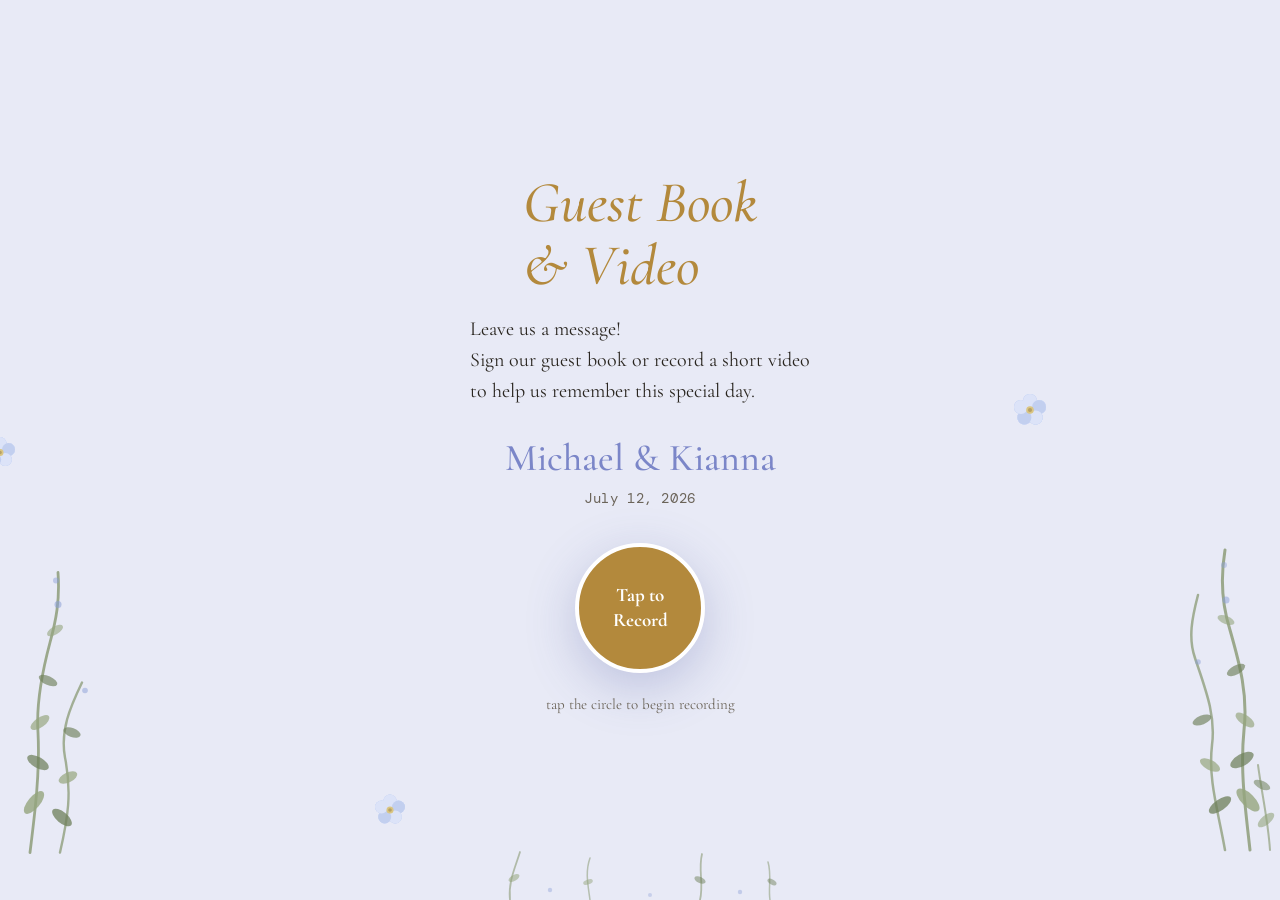
==== index.html @ 972e5b3f "Fix video source filename in index.html" ====
<!DOCTYPE html>
<html lang="en">
<head>
<meta charset="UTF-8">
<meta name="viewport" content="width=device-width, initial-scale=1.0, maximum-scale=1.0, user-scalable=no, viewport-fit=cover">
<title>Guest Book &amp; Video</title>
<style>
  @import url('https://fonts.googleapis.com/css2?family=Cormorant+Garamond:ital,wght@0,400;0,500;0,600;0,700;1,400;1,500;1,600&family=DM+Mono:wght@400;500&display=swap');

  :root{
    --peri:#a7b3e0;--peri-dark:#7b86c8;--peri-bg:#e8eaf6;--card:#ffffff;
    --gold:#b3893c;--gold-lt:#d4b06a;
    --ink:#2a2620;--ink-soft:#6b6459;
    --pf:#c2cfef;--pl:#dce3f8;--pd:#8a9ed6;
    --ctr:#dac582;--ctr-d:#b5a064;
    --stm:#8a9a74;--lf:#95a57e;--lf-d:#6e7f5a;
    --red:#b23b3b;
    --font-d:'Cormorant Garamond',Georgia,serif;
    --font-m:'DM Mono',ui-monospace,monospace;
    --shadow:0 4px 24px rgba(123,134,200,.20);
    --shadow-lg:0 14px 50px rgba(80,90,160,.28);
  }

  *{box-sizing:border-box;-webkit-tap-highlight-color:transparent}
  html,body{height:100%;margin:0;overflow:hidden;background:var(--peri-bg);font-family:var(--font-d);color:var(--ink);user-select:none;-webkit-user-select:none}

  #app{position:fixed;inset:0}
  .screen{position:absolute;inset:0;display:flex;flex-direction:column;align-items:center;justify-content:center;transition:opacity .4s ease}
  .screen.hidden{opacity:0;pointer-events:none}

  /* ====== FLOWER ANIMATIONS ====== */
  .bloom{transform-origin:center;animation:pop .7s cubic-bezier(.34,1.56,.64,1) both}
  @keyframes pop{from{transform:scale(0) rotate(-15deg);opacity:0}to{transform:scale(1) rotate(0);opacity:1}}
  .bl1{animation-delay:.1s}.bl2{animation-delay:.22s}.bl3{animation-delay:.34s}.bl4{animation-delay:.46s}
  .bl5{animation-delay:.58s}.bl6{animation-delay:.7s}.bl7{animation-delay:.82s}.bl8{animation-delay:.94s}
  .bl9{animation-delay:1.06s}.bl10{animation-delay:1.18s}.bl11{animation-delay:1.3s}.bl12{animation-delay:1.42s}

  .sway-l{animation:sway-l 8s ease-in-out infinite}
  @keyframes sway-l{0%,100%{transform:rotate(0)}50%{transform:rotate(1.8deg)}}
  .sway-r{animation:sway-r 9s ease-in-out infinite}
  @keyframes sway-r{0%,100%{transform:rotate(0)}50%{transform:rotate(-1.8deg)}}

  /* floral containers */
  .fc{position:absolute;z-index:1;pointer-events:none;overflow:visible}
  .fc svg{width:100%;height:100%;overflow:visible}

  /* ====== DRIFTING PETALS ====== */
  .drift{position:absolute;pointer-events:none;z-index:2;opacity:0;animation:fl linear infinite}
  @keyframes fl{0%{transform:translate(0,0) rotate(0);opacity:0}10%{opacity:.5}85%{opacity:.3}100%{transform:translate(25px,-380px) rotate(180deg);opacity:0}}

  /* ====== IDLE ====== */
  .idle{background:transparent;  .z2{position:relative;z-index:3;display:flex;flex-direction:column;align-items:center}
  .headline{font-family:var(--font-d);font-weight:500;font-style:italic;font-size:clamp(34px,5.5vw,58px);line-height:1.08;color:var(--gold);margin:0 0 16px}
  .tagline{color:var(--ink);font-size:clamp(16px,2.2vw,20px);line-height:1.55;margin:0 auto 28px;max-width:440px}
  .names{font-family:var(--font-d);font-weight:500;font-size:clamp(24px,3.8vw,38px);color:var(--peri-dark);margin:0}
  .date-line{font-family:var(--font-m);color:var(--ink-soft);font-size:14px;letter-spacing:.04em;margin:8px 0 36px}
  .tap-target{
    width:130px;height:130px;border-radius:50%;
    background:var(--gold);border:4px solid var(--card);
    color:var(--card);font-family:var(--font-d);font-weight:700;font-size:19px;
    display:flex;align-items:center;justify-content:center;text-align:center;line-height:1.3;
    cursor:pointer;box-shadow:var(--shadow-lg);
    animation:glow 3s ease-in-out infinite;
    margin:0 auto;
  }
  @keyframes glow{0%,100%{box-shadow:0 0 0 0 rgba(179,137,60,.25),var(--shadow-lg)}50%{box-shadow:0 0 0 18px rgba(179,137,60,0),var(--shadow-lg)}}
  .hint{margin-top:22px;color:var(--ink-soft);font-size:15px;position:relative;z-index:3}

  /* ====== RECORD ====== */
  .record{padding:0;background:var(--ink)}
  .prompt-bar{position:absolute;top:0;left:0;right:0;z-index:5;padding:24px 24px 48px;text-align:center;background:linear-gradient(to bottom,var(--peri-dark),rgba(123,134,200,0))}
  .prompt-bar p{font-family:var(--font-d);font-weight:500;font-style:italic;font-size:clamp(21px,3.2vw,30px);color:var(--card);margin:0;text-shadow:0 2px 10px rgba(0,0,0,.25)}
  video#preview{width:100%;height:100%;object-fit:cover}
  .hud{position:absolute;bottom:0;left:0;right:0;z-index:5;padding:30px 22px 44px;display:flex;flex-direction:column;align-items:center;gap:18px;background:linear-gradient(to top,rgba(20,18,14,.88),transparent)}
  .rec-indicator{display:flex;align-items:center;gap:10px;background:rgba(255,255,255,.92);color:var(--ink);padding:7px 16px;border-radius:20px;font-size:15px;font-weight:600;box-shadow:var(--shadow)}
  .rec-indicator .dot{width:10px;height:10px;border-radius:50%;background:var(--red);animation:blink 1s infinite}
  @keyframes blink{0%,100%{opacity:1}50%{opacity:.25}}
  .rec-toggle{width:80px;height:80px;border-radius:50%;background:var(--gold);border:4px solid var(--card);cursor:pointer;position:relative;box-shadow:var(--shadow-lg)}
  .rec-toggle .shape{position:absolute;inset:0;margin:auto;background:var(--card);transition:all .2s ease}
  .rec-toggle:not(.active) .shape{width:0;height:0}
  .rec-toggle.active .shape{width:26px;height:26px;border-radius:6px;background:var(--red)}
  .skip-link{background:none;border:none;color:rgba(255,255,255,.75);font-family:var(--font-d);font-weight:600;font-size:15px;text-decoration:underline;cursor:pointer}

  /* ====== REVIEW ====== */
  .review{background:var(--peri-bg);padding:26px;gap:24px}
  video#playback{width:100%;max-height:66vh;border-radius:26px;background:#000;box-shadow:var(--shadow-lg);border:4px solid var(--card)}
  .review-actions{display:flex;gap:16px;margin-top:22px}
  .btn{font-family:var(--font-d);font-weight:700;font-size:17px;padding:14px 28px;border-radius:999px;cursor:pointer;transition:transform .15s ease}
  .btn.ghost{background:var(--card);border:2px solid var(--peri-dark);color:var(--peri-dark)}
  .btn.solid{background:var(--gold);border:2px solid var(--gold);color:var(--card);box-shadow:var(--shadow)}

  /* ====== THANKS ====== */
  .thanks{background:radial-gradient(ellipse at 50% 30%,var(--card),var(--peri-bg) 72%);text-align:center}
  .thanks h2{font-family:var(--font-d);font-weight:500;font-style:italic;color:var(--gold);font-size:46px;margin:0 0 12px;z-index:3;position:relative}
  .thanks p{color:var(--ink-soft);font-size:18px;z-index:3;position:relative}

  /* ====== ERROR ====== */
  .error{background:var(--peri-bg);text-align:center;padding:0 60px}
  .error h2{font-family:var(--font-d);font-weight:500;color:var(--red);margin-bottom:14px}
  .error p{color:var(--ink);line-height:1.6;max-width:480px}

  /* ====== HOST ====== */
  .host{background:var(--card);color:var(--ink);align-items:stretch;justify-content:flex-start;padding:40px 50px;overflow-y:auto}
  .host h2{font-family:var(--font-d);font-weight:500;color:var(--peri-dark);margin:0 0 4px;font-size:30px}
  .host .sub{color:var(--ink-soft);margin:0 0 24px;font-size:14px;font-family:var(--font-m)}
  .host-actions{display:flex;gap:14px;margin-bottom:24px}
  .host-actions .btn.ghost{border-color:var(--peri-dark);color:var(--peri-dark);background:var(--card)}
  #clipList{display:flex;flex-direction:column;gap:10px}
  .clip-row{display:flex;align-items:center;justify-content:space-between;padding:12px 18px;background:var(--peri-bg);border-radius:14px;font-size:16px;font-weight:600}
  .clip-row a,.clip-row button{font-family:var(--font-d);font-weight:700;font-size:14px;padding:8px 16px;border-radius:999px;cursor:pointer;text-decoration:none;margin-left:8px}
  .clip-row .dl{background:var(--gold);color:var(--card);border:none}
  .clip-row .del{background:transparent;border:2px solid var(--red);color:var(--red)}
  .empty-note{color:var(--ink-soft);font-style:italic}

  #shufflePrompt {
    position: absolute;
    top: 14px;
    right: 16px;
    background: rgba(255,255,255,.18);
    border: 1px solid rgba(255,255,255,.4);
    color: #fff;
    font-family: var(--font-d);
    font-size: 16px;
    padding: 6px 14px;
    border-radius: 999px;
    cursor: pointer;
    letter-spacing: .03em;
    z-index: 10;
  }
  .time-limit {
  color: rgba(255,255,255,.75);
  font-family: var(--font-m);
  font-size: 15px;
  letter-spacing: .06em;
  margin-top: 8px;
}

  #bg-video {
  position: absolute;
  inset: 0;
  width: 100%;
  height: 100%;
  object-fit: cover;
  z-index: 0;
  opacity: .9;
}
  
</style>
</head>
<body>
<div id="app">

  <!-- ====== IDLE ====== -->
<div class="screen idle" id="screen-idle">
  <video autoplay muted loop playsinline id="bg-video" src="flowers moving.mp4"></video>

    <!-- ===== LEFT FLORAL — anchored bottom-left ===== -->
    <div class="fc" style="bottom:0;left:0;width:220px;height:55%">
      <svg class="sway-l" viewBox="0 0 220 400" xmlns="http://www.w3.org/2000/svg">
        <!-- stems -->
        <path d="M30,400 C35,360 40,320 38,280 C36,250 42,220 50,190 C56,168 60,148 58,120" fill="none" stroke="var(--stm)" stroke-width="2.8" stroke-linecap="round" opacity=".82"/>
        <path d="M60,400 C68,365 72,340 65,305 C60,278 70,255 82,230" fill="none" stroke="var(--stm)" stroke-width="2.4" stroke-linecap="round" opacity=".75"/>
        <!-- leaves on stems -->
        <ellipse cx="34" cy="350" rx="14" ry="6" transform="rotate(-50 34 350)" fill="var(--lf)" opacity=".8"/>
        <ellipse cx="38" cy="310" rx="12" ry="5.5" transform="rotate(30 38 310)" fill="var(--lf-d)" opacity=".72"/>
        <ellipse cx="40" cy="270" rx="11" ry="5" transform="rotate(-35 40 270)" fill="var(--lf)" opacity=".68"/>
        <ellipse cx="48" cy="228" rx="10" ry="4.5" transform="rotate(25 48 228)" fill="var(--lf-d)" opacity=".65"/>
        <ellipse cx="55" cy="178" rx="9" ry="4" transform="rotate(-30 55 178)" fill="var(--lf)" opacity=".6"/>
        <ellipse cx="62" cy="365" rx="12" ry="5.5" transform="rotate(40 62 365)" fill="var(--lf-d)" opacity=".75"/>
        <ellipse cx="68" cy="325" rx="10" ry="5" transform="rotate(-25 68 325)" fill="var(--lf)" opacity=".7"/>
        <ellipse cx="72" cy="280" rx="9" ry="4.5" transform="rotate(20 72 280)" fill="var(--lf-d)" opacity=".65"/>
        <!-- flowers — bottom up -->
        <g class="bloom bl1" transform="translate(26,385) scale(.85)">
          <circle cx="0" cy="-9" r="6.5" fill="var(--pf)"/><circle cx="8.5" cy="-3" r="6.5" fill="var(--pl)"/><circle cx="5.3" cy="7" r="6.5" fill="var(--pf)"/><circle cx="-5.3" cy="7" r="6.5" fill="var(--pl)"/><circle cx="-8.5" cy="-3" r="6.5" fill="var(--pf)"/>
          <circle r="3.5" fill="var(--ctr)"/><circle r="1.8" fill="var(--ctr-d)"/>
        </g>
        <g class="bloom bl2" transform="translate(55,378) scale(.7)">
          <circle cx="0" cy="-9" r="6.5" fill="var(--pl)"/><circle cx="8.5" cy="-3" r="6.5" fill="var(--pf)"/><circle cx="5.3" cy="7" r="6.5" fill="var(--pl)"/><circle cx="-5.3" cy="7" r="6.5" fill="var(--pf)"/><circle cx="-8.5" cy="-3" r="6.5" fill="var(--pl)"/>
          <circle r="3.5" fill="var(--ctr)"/><circle r="1.8" fill="var(--ctr-d)"/>
        </g>
        <g class="bloom bl3" transform="translate(42,340) scale(.95)">
          <circle cx="0" cy="-9" r="6.5" fill="var(--pf)"/><circle cx="8.5" cy="-3" r="6.5" fill="var(--pl)"/><circle cx="5.3" cy="7" r="6.5" fill="var(--pf)"/><circle cx="-5.3" cy="7" r="6.5" fill="var(--pl)"/><circle cx="-8.5" cy="-3" r="6.5" fill="var(--pf)"/>
          <circle r="3.5" fill="var(--ctr)"/><circle r="1.8" fill="var(--ctr-d)"/>
        </g>
        <g class="bloom bl4" transform="translate(72,310) scale(.6)">
          <circle cx="0" cy="-9" r="6.5" fill="var(--pl)"/><circle cx="8.5" cy="-3" r="6.5" fill="var(--pf)"/><circle cx="5.3" cy="7" r="6.5" fill="var(--pl)"/><circle cx="-5.3" cy="7" r="6.5" fill="var(--pf)"/><circle cx="-8.5" cy="-3" r="6.5" fill="var(--pl)"/>
          <circle r="3.5" fill="var(--ctr)"/><circle r="1.8" fill="var(--ctr-d)"/>
        </g>
        <g class="bloom bl5" transform="translate(38,288) scale(.75)">
          <circle cx="0" cy="-9" r="6.5" fill="var(--pf)"/><circle cx="8.5" cy="-3" r="6.5" fill="var(--pl)"/><circle cx="5.3" cy="7" r="6.5" fill="var(--pf)"/><circle cx="-5.3" cy="7" r="6.5" fill="var(--pl)"/><circle cx="-8.5" cy="-3" r="6.5" fill="var(--pf)"/>
          <circle r="3.5" fill="var(--ctr)"/><circle r="1.8" fill="var(--ctr-d)"/>
        </g>
        <g class="bloom bl6" transform="translate(78,265) scale(.55)">
          <circle cx="0" cy="-9" r="6.5" fill="var(--pl)"/><circle cx="8.5" cy="-3" r="6.5" fill="var(--pf)"/><circle cx="5.3" cy="7" r="6.5" fill="var(--pl)"/><circle cx="-5.3" cy="7" r="6.5" fill="var(--pf)"/><circle cx="-8.5" cy="-3" r="6.5" fill="var(--pl)"/>
          <circle r="3.5" fill="var(--ctr)"/><circle r="1.8" fill="var(--ctr-d)"/>
        </g>
        <g class="bloom bl7" transform="translate(52,240) scale(.65)">
          <circle cx="0" cy="-9" r="6.5" fill="var(--pf)"/><circle cx="8.5" cy="-3" r="6.5" fill="var(--pl)"/><circle cx="5.3" cy="7" r="6.5" fill="var(--pf)"/><circle cx="-5.3" cy="7" r="6.5" fill="var(--pl)"/><circle cx="-8.5" cy="-3" r="6.5" fill="var(--pf)"/>
          <circle r="3.5" fill="var(--ctr)"/><circle r="1.8" fill="var(--ctr-d)"/>
        </g>
        <g class="bloom bl8" transform="translate(56,195) scale(.5)">
          <circle cx="0" cy="-9" r="6.5" fill="var(--pl)"/><circle cx="8.5" cy="-3" r="6.5" fill="var(--pf)"/><circle cx="5.3" cy="7" r="6.5" fill="var(--pl)"/><circle cx="-5.3" cy="7" r="6.5" fill="var(--pf)"/><circle cx="-8.5" cy="-3" r="6.5" fill="var(--pl)"/>
          <circle r="3.5" fill="var(--ctr)"/><circle r="1.8" fill="var(--ctr-d)"/>
        </g>
        <!-- buds -->
        <circle cx="58" cy="152" r="3.5" fill="var(--pd)" opacity=".55"/>
        <circle cx="56" cy="128" r="3" fill="var(--pd)" opacity=".45"/>
        <circle cx="85" cy="238" r="2.8" fill="var(--pd)" opacity=".5"/>
      </svg>
    </div>

    <!-- ===== RIGHT FLORAL — anchored bottom-right ===== -->
    <div class="fc" style="bottom:0;right:0;width:250px;height:60%">
      <svg class="sway-r" viewBox="0 0 250 440" xmlns="http://www.w3.org/2000/svg">
        <!-- stems -->
        <path d="M220,440 C215,395 210,360 214,320 C218,285 210,255 200,220 C192,195 190,170 195,140" fill="none" stroke="var(--stm)" stroke-width="3" stroke-linecap="round" opacity=".82"/>
        <path d="M195,440 C188,400 178,370 182,335 C186,305 175,278 165,248 C158,228 162,208 168,185" fill="none" stroke="var(--stm)" stroke-width="2.5" stroke-linecap="round" opacity=".75"/>
        <path d="M240,440 C238,410 232,385 228,355" fill="none" stroke="var(--stm)" stroke-width="2" stroke-linecap="round" opacity=".65"/>
        <!-- leaves -->
        <ellipse cx="218" cy="390" rx="15" ry="6.5" transform="rotate(45 218 390)" fill="var(--lf)" opacity=".8"/>
        <ellipse cx="212" cy="350" rx="13" ry="6" transform="rotate(-30 212 350)" fill="var(--lf-d)" opacity=".72"/>
        <ellipse cx="215" cy="310" rx="11" ry="5" transform="rotate(35 215 310)" fill="var(--lf)" opacity=".68"/>
        <ellipse cx="206" cy="260" rx="10" ry="4.5" transform="rotate(-28 206 260)" fill="var(--lf-d)" opacity=".65"/>
        <ellipse cx="196" cy="210" rx="9" ry="4" transform="rotate(22 196 210)" fill="var(--lf)" opacity=".6"/>
        <ellipse cx="190" cy="395" rx="13" ry="5.5" transform="rotate(-35 190 395)" fill="var(--lf-d)" opacity=".75"/>
        <ellipse cx="180" cy="355" rx="11" ry="5" transform="rotate(28 180 355)" fill="var(--lf)" opacity=".7"/>
        <ellipse cx="172" cy="310" rx="10" ry="4.5" transform="rotate(-22 172 310)" fill="var(--lf-d)" opacity=".65"/>
        <ellipse cx="236" cy="410" rx="10" ry="4.5" transform="rotate(-40 236 410)" fill="var(--lf)" opacity=".6"/>
        <ellipse cx="232" cy="375" rx="9" ry="4" transform="rotate(25 232 375)" fill="var(--lf-d)" opacity=".55"/>
        <!-- flowers -->
        <g class="bloom bl1" transform="translate(224,420) scale(.8)">
          <circle cx="0" cy="-9" r="7" fill="var(--pf)"/><circle cx="9" cy="-3" r="7" fill="var(--pl)"/><circle cx="5.6" cy="7.5" r="7" fill="var(--pf)"/><circle cx="-5.6" cy="7.5" r="7" fill="var(--pl)"/><circle cx="-9" cy="-3" r="7" fill="var(--pf)"/>
          <circle r="3.8" fill="var(--ctr)"/><circle r="2" fill="var(--ctr-d)"/>
        </g>
        <g class="bloom bl2" transform="translate(200,415) scale(1)">
          <circle cx="0" cy="-9" r="7" fill="var(--pl)"/><circle cx="9" cy="-3" r="7" fill="var(--pf)"/><circle cx="5.6" cy="7.5" r="7" fill="var(--pl)"/><circle cx="-5.6" cy="7.5" r="7" fill="var(--pf)"/><circle cx="-9" cy="-3" r="7" fill="var(--pl)"/>
          <circle r="3.8" fill="var(--ctr)"/><circle r="2" fill="var(--ctr-d)"/>
        </g>
        <g class="bloom bl3" transform="translate(238,390) scale(.65)">
          <circle cx="0" cy="-9" r="7" fill="var(--pf)"/><circle cx="9" cy="-3" r="7" fill="var(--pl)"/><circle cx="5.6" cy="7.5" r="7" fill="var(--pf)"/><circle cx="-5.6" cy="7.5" r="7" fill="var(--pl)"/><circle cx="-9" cy="-3" r="7" fill="var(--pf)"/>
          <circle r="3.8" fill="var(--ctr)"/><circle r="2" fill="var(--ctr-d)"/>
        </g>
        <g class="bloom bl4" transform="translate(175,385) scale(.75)">
          <circle cx="0" cy="-9" r="7" fill="var(--pl)"/><circle cx="9" cy="-3" r="7" fill="var(--pf)"/><circle cx="5.6" cy="7.5" r="7" fill="var(--pl)"/><circle cx="-5.6" cy="7.5" r="7" fill="var(--pf)"/><circle cx="-9" cy="-3" r="7" fill="var(--pl)"/>
          <circle r="3.8" fill="var(--ctr)"/><circle r="2" fill="var(--ctr-d)"/>
        </g>
        <g class="bloom bl5" transform="translate(215,360) scale(.9)">
          <circle cx="0" cy="-9" r="7" fill="var(--pf)"/><circle cx="9" cy="-3" r="7" fill="var(--pl)"/><circle cx="5.6" cy="7.5" r="7" fill="var(--pf)"/><circle cx="-5.6" cy="7.5" r="7" fill="var(--pl)"/><circle cx="-9" cy="-3" r="7" fill="var(--pf)"/>
          <circle r="3.8" fill="var(--ctr)"/><circle r="2" fill="var(--ctr-d)"/>
        </g>
        <g class="bloom bl6" transform="translate(185,345) scale(.6)">
          <circle cx="0" cy="-9" r="7" fill="var(--pl)"/><circle cx="9" cy="-3" r="7" fill="var(--pf)"/><circle cx="5.6" cy="7.5" r="7" fill="var(--pl)"/><circle cx="-5.6" cy="7.5" r="7" fill="var(--pf)"/><circle cx="-9" cy="-3" r="7" fill="var(--pl)"/>
          <circle r="3.8" fill="var(--ctr)"/><circle r="2" fill="var(--ctr-d)"/>
        </g>
        <g class="bloom bl7" transform="translate(208,315) scale(.7)">
          <circle cx="0" cy="-9" r="7" fill="var(--pf)"/><circle cx="9" cy="-3" r="7" fill="var(--pl)"/><circle cx="5.6" cy="7.5" r="7" fill="var(--pf)"/><circle cx="-5.6" cy="7.5" r="7" fill="var(--pl)"/><circle cx="-9" cy="-3" r="7" fill="var(--pf)"/>
          <circle r="3.8" fill="var(--ctr)"/><circle r="2" fill="var(--ctr-d)"/>
        </g>
        <g class="bloom bl8" transform="translate(170,290) scale(.55)">
          <circle cx="0" cy="-9" r="7" fill="var(--pl)"/><circle cx="9" cy="-3" r="7" fill="var(--pf)"/><circle cx="5.6" cy="7.5" r="7" fill="var(--pl)"/><circle cx="-5.6" cy="7.5" r="7" fill="var(--pf)"/><circle cx="-9" cy="-3" r="7" fill="var(--pl)"/>
          <circle r="3.8" fill="var(--ctr)"/><circle r="2" fill="var(--ctr-d)"/>
        </g>
        <g class="bloom bl9" transform="translate(198,265) scale(.5)">
          <circle cx="0" cy="-9" r="7" fill="var(--pf)"/><circle cx="9" cy="-3" r="7" fill="var(--pl)"/><circle cx="5.6" cy="7.5" r="7" fill="var(--pf)"/><circle cx="-5.6" cy="7.5" r="7" fill="var(--pl)"/><circle cx="-9" cy="-3" r="7" fill="var(--pf)"/>
          <circle r="3.8" fill="var(--ctr)"/><circle r="2" fill="var(--ctr-d)"/>
        </g>
        <g class="bloom bl10" transform="translate(195,225) scale(.45)">
          <circle cx="0" cy="-9" r="7" fill="var(--pl)"/><circle cx="9" cy="-3" r="7" fill="var(--pf)"/><circle cx="5.6" cy="7.5" r="7" fill="var(--pl)"/><circle cx="-5.6" cy="7.5" r="7" fill="var(--pf)"/><circle cx="-9" cy="-3" r="7" fill="var(--pl)"/>
          <circle r="3.8" fill="var(--ctr)"/><circle r="2" fill="var(--ctr-d)"/>
        </g>
        <!-- buds -->
        <circle cx="196" cy="190" r="3.5" fill="var(--pd)" opacity=".5"/>
        <circle cx="194" cy="155" r="3" fill="var(--pd)" opacity=".42"/>
        <circle cx="168" cy="252" r="2.8" fill="var(--pd)" opacity=".48"/>
      </svg>
    </div>

    <!-- ===== BOTTOM CENTER FLOWERS ===== -->
    <div class="fc" style="bottom:0;left:50%;transform:translateX(-50%);width:500px;height:90px">
      <svg viewBox="0 0 500 90" xmlns="http://www.w3.org/2000/svg">
        <!-- scattered small stems -->
        <path d="M120,90 C118,72 125,58 130,42" fill="none" stroke="var(--stm)" stroke-width="1.8" stroke-linecap="round" opacity=".6"/>
        <path d="M200,90 C198,75 195,62 200,48" fill="none" stroke="var(--stm)" stroke-width="1.5" stroke-linecap="round" opacity=".55"/>
        <path d="M310,90 C314,74 308,60 312,44" fill="none" stroke="var(--stm)" stroke-width="1.8" stroke-linecap="round" opacity=".6"/>
        <path d="M380,90 C378,78 382,65 378,52" fill="none" stroke="var(--stm)" stroke-width="1.5" stroke-linecap="round" opacity=".55"/>
        <!-- tiny leaves -->
        <ellipse cx="124" cy="68" rx="6" ry="3" transform="rotate(-30 124 68)" fill="var(--lf)" opacity=".55"/>
        <ellipse cx="310" cy="70" rx="6" ry="3" transform="rotate(25 310 70)" fill="var(--lf-d)" opacity=".5"/>
        <ellipse cx="198" cy="72" rx="5" ry="2.5" transform="rotate(-20 198 72)" fill="var(--lf)" opacity=".5"/>
        <ellipse cx="382" cy="72" rx="5" ry="2.5" transform="rotate(30 382 72)" fill="var(--lf-d)" opacity=".48"/>
        <!-- small flowers -->
        <g class="bloom bl9" transform="translate(130,38) scale(.5)">
          <circle cx="0" cy="-9" r="6.5" fill="var(--pf)"/><circle cx="8.5" cy="-3" r="6.5" fill="var(--pl)"/><circle cx="5.3" cy="7" r="6.5" fill="var(--pf)"/><circle cx="-5.3" cy="7" r="6.5" fill="var(--pl)"/><circle cx="-8.5" cy="-3" r="6.5" fill="var(--pf)"/>
          <circle r="3.5" fill="var(--ctr)"/><circle r="1.8" fill="var(--ctr-d)"/>
        </g>
        <g class="bloom bl10" transform="translate(200,44) scale(.4)">
          <circle cx="0" cy="-9" r="6.5" fill="var(--pl)"/><circle cx="8.5" cy="-3" r="6.5" fill="var(--pf)"/><circle cx="5.3" cy="7" r="6.5" fill="var(--pl)"/><circle cx="-5.3" cy="7" r="6.5" fill="var(--pf)"/><circle cx="-8.5" cy="-3" r="6.5" fill="var(--pl)"/>
          <circle r="3.5" fill="var(--ctr)"/><circle r="1.8" fill="var(--ctr-d)"/>
        </g>
        <g class="bloom bl11" transform="translate(312,40) scale(.5)">
          <circle cx="0" cy="-9" r="6.5" fill="var(--pf)"/><circle cx="8.5" cy="-3" r="6.5" fill="var(--pl)"/><circle cx="5.3" cy="7" r="6.5" fill="var(--pf)"/><circle cx="-5.3" cy="7" r="6.5" fill="var(--pl)"/><circle cx="-8.5" cy="-3" r="6.5" fill="var(--pf)"/>
          <circle r="3.5" fill="var(--ctr)"/><circle r="1.8" fill="var(--ctr-d)"/>
        </g>
        <g class="bloom bl12" transform="translate(378,48) scale(.4)">
          <circle cx="0" cy="-9" r="6.5" fill="var(--pl)"/><circle cx="8.5" cy="-3" r="6.5" fill="var(--pf)"/><circle cx="5.3" cy="7" r="6.5" fill="var(--pl)"/><circle cx="-5.3" cy="7" r="6.5" fill="var(--pf)"/><circle cx="-8.5" cy="-3" r="6.5" fill="var(--pl)"/>
          <circle r="3.5" fill="var(--ctr)"/><circle r="1.8" fill="var(--ctr-d)"/>
        </g>
        <!-- buds -->
        <circle cx="160" cy="80" r="2.2" fill="var(--pd)" opacity=".4"/>
        <circle cx="260" cy="85" r="2" fill="var(--pd)" opacity=".35"/>
        <circle cx="350" cy="82" r="2.2" fill="var(--pd)" opacity=".4"/>
      </svg>
    </div>

    <!-- drifting petals -->
    <div class="drift" style="left:12%;bottom:15%;width:14px;height:18px;animation-duration:17s;animation-delay:0s"><svg viewBox="0 0 14 18"><ellipse cx="7" cy="9" rx="6" ry="8.5" fill="var(--pf)" opacity=".5"/></svg></div>
    <div class="drift" style="left:32%;bottom:10%;width:11px;height:15px;animation-duration:22s;animation-delay:4s"><svg viewBox="0 0 11 15"><ellipse cx="5.5" cy="7.5" rx="5" ry="7" fill="var(--pl)" opacity=".45"/></svg></div>
    <div class="drift" style="left:55%;bottom:18%;width:12px;height:16px;animation-duration:19s;animation-delay:7s"><svg viewBox="0 0 12 16"><ellipse cx="6" cy="8" rx="5.5" ry="7.5" fill="var(--pf)" opacity=".4"/></svg></div>
    <div class="drift" style="left:75%;bottom:8%;width:10px;height:14px;animation-duration:21s;animation-delay:2s"><svg viewBox="0 0 10 14"><ellipse cx="5" cy="7" rx="4.5" ry="6.5" fill="var(--pl)" opacity=".45"/></svg></div>
    <div class="drift" style="left:45%;bottom:22%;width:9px;height:12px;animation-duration:25s;animation-delay:11s"><svg viewBox="0 0 9 12"><ellipse cx="4.5" cy="6" rx="4" ry="5.5" fill="var(--pd)" opacity=".3"/></svg></div>
    <div class="drift" style="left:88%;bottom:12%;width:13px;height:17px;animation-duration:18s;animation-delay:6s"><svg viewBox="0 0 13 17"><ellipse cx="6.5" cy="8.5" rx="5.5" ry="8" fill="var(--pf)" opacity=".42"/></svg></div>

    <!-- main content -->
    <div class="z2">
      <h1 class="headline" id="hostTrigger">Guest Book<br>&amp; Video</h1>
      <p class="tagline">Leave us a message!<br>Sign our guest book or record a short video<br>to help us remember this special day.</p>
      <p class="names" id="namesDisplay"></p>
      <p class="date-line" id="dateDisplay"></p>
      <div class="tap-target" id="startBtn">Tap to<br>Record</div>
    </div>
    <p class="hint">tap the circle to begin recording</p>
  </div>

  <!-- ====== RECORD ====== -->
  <div class="screen record hidden" id="screen-record">
    <div class="prompt-bar">
      <p id="promptText"></p>
      <div class="time-limit">⏱ 1 minute max</div>
      <button id="shufflePrompt">✦ New Prompt </button>
    </div>
    <video id="preview" autoplay playsinline muted></video>
    <div class="hud">
      <div class="rec-indicator hidden" id="recIndicator"><span class="dot"></span><span class="mono" style="font-family:var(--font-m)" id="timer">00:00</span></div>
      <button class="rec-toggle" id="recordToggle"><span class="shape"></span></button>
      <button class="skip-link" id="cancelRecord">cancel and go back</button>
    </div>
  </div>

  <!-- ====== REVIEW ====== -->
  <div class="screen review hidden" id="screen-review">
    <video id="playback" controls playsinline></video>
    <div class="review-actions">
      <button class="btn ghost" id="retakeBtn">Record again</button>
      <button class="btn solid" id="saveBtn">Save this message</button>
    </div>
  </div>

  <!-- ====== THANKS ====== -->
  <div class="screen thanks hidden" id="screen-thanks">
    <h2>Thank you!</h2>
    <p>Your message has been added to the guestbook.</p>
  </div>

  <!-- ====== ERROR ====== -->
  <div class="screen error hidden" id="screen-error">
    <h2>Camera access needed</h2>
    <p id="errorText">This guestbook needs camera and microphone access. Please allow access when prompted, or check Settings → Safari → Camera/Microphone on this iPad.</p>
    <button class="btn solid" style="margin-top:20px" id="retryBtn">Try again</button>
  </div>

  <!-- ====== HOST ====== -->
  <div class="screen host hidden" id="screen-host">
    <h2>Host Gallery</h2>
    <p class="sub" id="hostSub">0 messages recorded this session</p>
    <div class="host-actions">
      <button class="btn solid" id="downloadAllBtn">Download all</button>
      <button class="btn ghost" id="closeHostBtn">Back to guestbook</button>
    </div>
    <div id="clipList"></div>
  </div>
</div>

<script>
const CONFIG={names:"Michael & Kianna",date:"July 12, 2026",maxSeconds:60,prompts:["What's your favorite memory with us?","Any advice for a long, happy marriage?","Tell us a wish for our future together.","Where should we go on our next big adventure?","Sum up tonight in one word — then explain why.","What was your first impression of us as a couple?","Leave us a toast, big or small.","Tell us your favorite inside joke with us.","What do you hope for us in the next ten years?","Say whatever's in your heart right now."]};
document.getElementById('namesDisplay').textContent=CONFIG.names;
document.getElementById('dateDisplay').textContent=CONFIG.date;

let stream=null,mediaRecorder=null,chunks=[],currentBlob=null,mimeType='video/webm',lastPromptIndex=-1,recording=false,timerInterval=null,autoStopTimeout=null,elapsed=0;
const clips=[];
const screens={idle:document.getElementById('screen-idle'),record:document.getElementById('screen-record'),review:document.getElementById('screen-review'),thanks:document.getElementById('screen-thanks'),error:document.getElementById('screen-error'),host:document.getElementById('screen-host')};
function show(n){Object.values(screens).forEach(s=>s.classList.add('hidden'));screens[n].classList.remove('hidden')}

async function ensureStream(){
  if(stream)return true;
  try{stream=await navigator.mediaDevices.getUserMedia({video:{facingMode:'user',width:{ideal:1280},height:{ideal:720}},audio:true});document.getElementById('preview').srcObject=stream;
  if(MediaRecorder.isTypeSupported('video/mp4'))mimeType='video/mp4';else if(MediaRecorder.isTypeSupported('video/webm;codecs=vp9,opus'))mimeType='video/webm;codecs=vp9,opus';else mimeType='video/webm';return true}
  catch(e){document.getElementById('errorText').textContent='Camera or microphone access was blocked. Please allow access when prompted, or check Settings \u2192 Safari \u2192 Camera/Microphone. ('+e.name+')';show('error');return false}
}
document.getElementById('startBtn').addEventListener('click',async()=>{if(await ensureStream())startRecordScreen()});
document.getElementById('retryBtn').addEventListener('click',async()=>{if(await ensureStream())show('idle')});

function pickPrompt(){let i;do{i=Math.floor(Math.random()*CONFIG.prompts.length)}while(CONFIG.prompts.length>1&&i===lastPromptIndex);lastPromptIndex=i;return CONFIG.prompts[i]}
function startRecordScreen(){
  document.getElementById('promptText').textContent=pickPrompt();
  document.getElementById('recIndicator').classList.add('hidden');
  document.getElementById('recordToggle').classList.remove('active');
  recording=false;
  elapsed=0;
  document.getElementById('timer').textContent='00:00';
  
  // Reset the preview video element so it's not frozen
  const preview = document.getElementById('preview');
  preview.srcObject = null;
  preview.srcObject = stream;
  
  show('record');
} 

document.getElementById('shufflePrompt').addEventListener('click', () => {
document.getElementById('promptText').textContent = pickPrompt();
});

document.getElementById('cancelRecord').addEventListener('click',()=>{if(recording)stopRecording(true);show('idle')});
document.getElementById('recordToggle').addEventListener('click',()=>{if(!recording)startRecording();else stopRecording(false)});

function startRecording(){chunks=[];try{mediaRecorder=new MediaRecorder(stream,{mimeType})}catch(e){mediaRecorder=new MediaRecorder(stream)}mediaRecorder.ondataavailable=e=>{if(e.data.size>0)chunks.push(e.data)};mediaRecorder.onstop=handleRecordingStop;mediaRecorder.start();recording=true;elapsed=0;document.getElementById('recIndicator').classList.remove('hidden');document.getElementById('recordToggle').classList.add('active');updateTimer();timerInterval=setInterval(updateTimer,1000);autoStopTimeout=setTimeout(()=>stopRecording(false),CONFIG.maxSeconds*1000)}
function updateTimer(){const m=String(Math.floor(elapsed/60)).padStart(2,'0'),s=String(elapsed%60).padStart(2,'0');document.getElementById('timer').textContent=m+':'+s;elapsed++}
function stopRecording(discard){clearInterval(timerInterval);clearTimeout(autoStopTimeout);recording=false;if(mediaRecorder&&mediaRecorder.state!=='inactive'){if(discard)mediaRecorder.onstop=()=>{};mediaRecorder.stop()}}
function handleRecordingStop(){
  if(!chunks.length)return;
  currentBlob=new Blob(chunks,{type:mimeType});
  document.getElementById('playback').src=URL.createObjectURL(currentBlob);
  
  // Reset chunks so next recording starts clean
  chunks=[];
  
  show('review');
}
document.getElementById('retakeBtn').addEventListener('click',()=>{currentBlob=null;startRecordScreen()});

const SUPABASE_URL = 'https://tnegqlitzkkjpngobvtd.supabase.co';
const SUPABASE_ANON_KEY = 'eyJhbGciOiJIUzI1NiIsInR5cCI6IkpXVCJ9.eyJpc3MiOiJzdXBhYmFzZSIsInJlZiI6InRuZWdxbGl0emtranBuZ29idnRkIiwicm9sZSI6ImFub24iLCJpYXQiOjE3ODI5MzAwOTksImV4cCI6MjA5ODUwNjA5OX0.7xMgdz-AbgnN3tUwXfUGybt1q3E4QeKWOsEvWw2oKd4';

async function uploadToSupabase(blob, filename) {
  const res = await fetch(
    `${SUPABASE_URL}/storage/v1/object/videos/${filename}`,
    {
      method: 'POST',
      headers: {
        'Authorization': `Bearer ${SUPABASE_ANON_KEY}`,
        'Content-Type': blob.type,
        'x-upsert': 'false'
      },
      body: blob
    }
  );
  if (!res.ok) {
    const err = await res.text();
    throw new Error(`Upload failed: ${err}`);
  }
  return `${SUPABASE_URL}/storage/v1/object/public/videos/${filename}`;
}

document.getElementById('saveBtn').addEventListener('click', async () => {
  const ext = mimeType.includes('mp4') ? 'mp4' : 'webm';
  const when = new Date();
  const stamp = when.toISOString().replace(/[:.]/g, '-');

  let guestName = prompt("Please enter your name:") || "Guest";
  guestName = guestName.trim() || "Guest";
  const safeName = guestName.replace(/[^a-z0-9]/gi, "_");
  const filename = `${safeName}-${stamp}.${ext}`;

  const saveBtn = document.getElementById('saveBtn');
  saveBtn.textContent = 'Uploading…';
  saveBtn.disabled = true;

  try {
    const publicUrl = await uploadToSupabase(currentBlob, filename);
    clips.push({
      id: clips.length + 1,
      filename,
      when: when.toLocaleString(),
      url: publicUrl,
      guest: guestName
    });
    currentBlob = null;
    show('thanks');
    setTimeout(() => show('idle'), 2600);
  } catch (err) {
    alert('Upload failed — please check your connection and try again.\n\n' + err.message);
    console.error(err);
  } finally {
    saveBtn.textContent = 'Save this message';
    saveBtn.disabled = false;
  }
});
  
let pressTimer=null;const hostTrigger=document.getElementById('hostTrigger');
['mousedown','touchstart'].forEach(e=>{hostTrigger.addEventListener(e,()=>{pressTimer=setTimeout(openHost,1400)})});
['mouseup','mouseleave','touchend','touchcancel'].forEach(e=>{hostTrigger.addEventListener(e,()=>clearTimeout(pressTimer))});
function openHost(){renderHostList();show('host')}
document.getElementById('closeHostBtn').addEventListener('click',()=>show('idle'));

function renderHostList(){const list=document.getElementById('clipList'),sub=document.getElementById('hostSub');sub.textContent=clips.length+(clips.length===1?' message':' messages')+' recorded this session';list.innerHTML='';if(!clips.length){list.innerHTML='<p class="empty-note">No messages saved yet.</p>';return}clips.forEach(clip=>{const row=document.createElement('div');row.className='clip-row';row.innerHTML='<span>#'+clip.id+' \u00b7 '+clip.when+'</span><span><a class="dl" download="'+clip.filename+'" href="'+clip.url+'">Download</a><button class="del" data-id="'+clip.id+'">Delete</button></span>';list.appendChild(row)});list.querySelectorAll('.del').forEach(btn=>{btn.addEventListener('click',()=>{const idx=clips.findIndex(c=>c.id===Number(btn.dataset.id));if(idx>-1)clips.splice(idx,1);renderHostList()})})}
document.getElementById('downloadAllBtn').addEventListener('click',()=>{document.querySelectorAll('#clipList a.dl').forEach((a,i)=>setTimeout(()=>a.click(),i*500))});
window.addEventListener('beforeunload',e=>{if(clips.length>0){e.preventDefault();e.returnValue=''}});
  
</script>
</body>
</html>
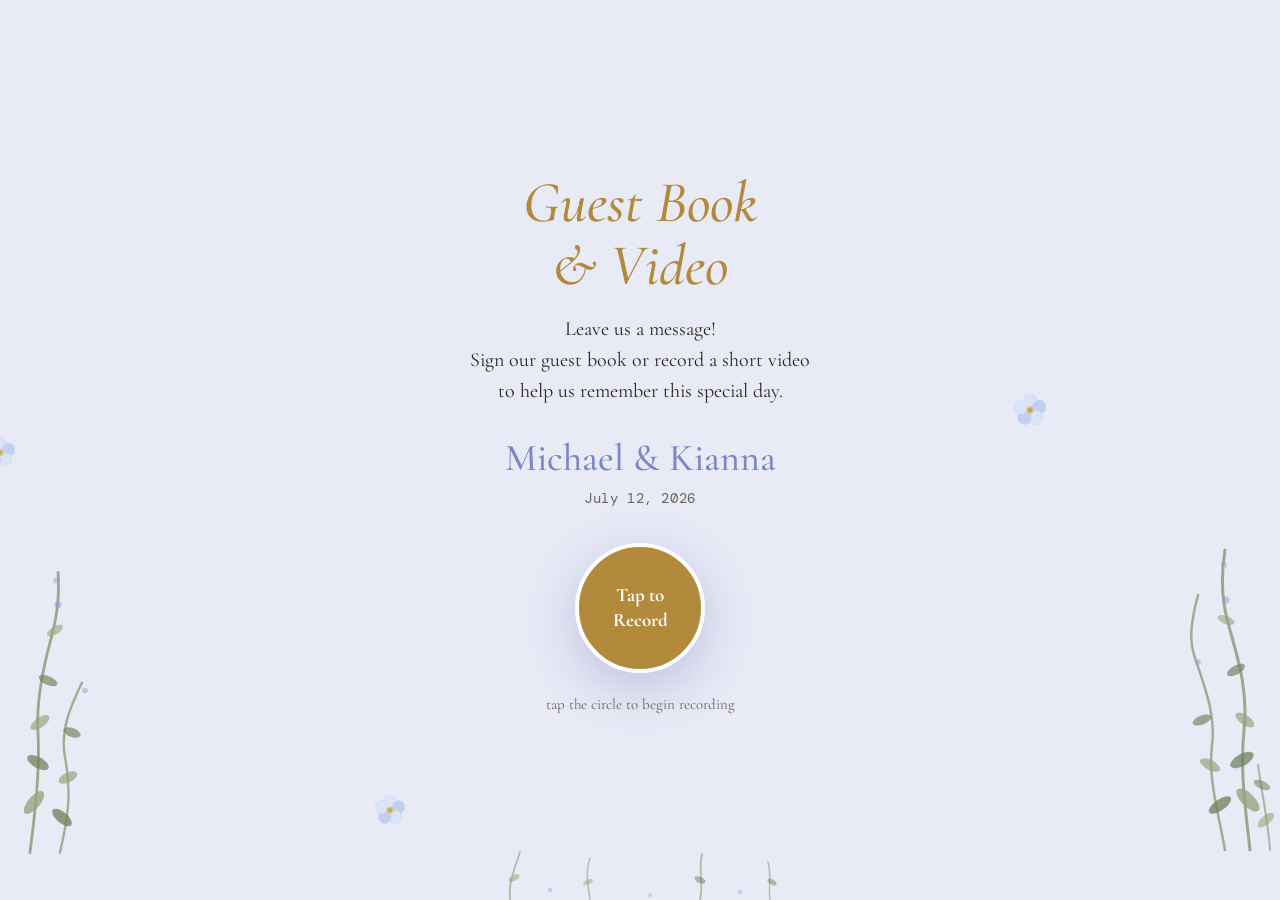
==== commit 67ecfc55: "Refactor CSS styles for idle and z2 classes" ====
--- a/index.html
+++ b/index.html
@@ -49,7 +49,8 @@
   @keyframes fl{0%{transform:translate(0,0) rotate(0);opacity:0}10%{opacity:.5}85%{opacity:.3}100%{transform:translate(25px,-380px) rotate(180deg);opacity:0}}
 
   /* ====== IDLE ====== */
-  .idle{background:transparent;  .z2{position:relative;z-index:3;display:flex;flex-direction:column;align-items:center}
+  .idle{background:transparent;text-align:center;padding:0 30px}
+  .z2{position:relative;z-index:3;display:flex;flex-direction:column;align-items:center;text-align:center;width:100%}
   .headline{font-family:var(--font-d);font-weight:500;font-style:italic;font-size:clamp(34px,5.5vw,58px);line-height:1.08;color:var(--gold);margin:0 0 16px}
   .tagline{color:var(--ink);font-size:clamp(16px,2.2vw,20px);line-height:1.55;margin:0 auto 28px;max-width:440px}
   .names{font-family:var(--font-d);font-weight:500;font-size:clamp(24px,3.8vw,38px);color:var(--peri-dark);margin:0}
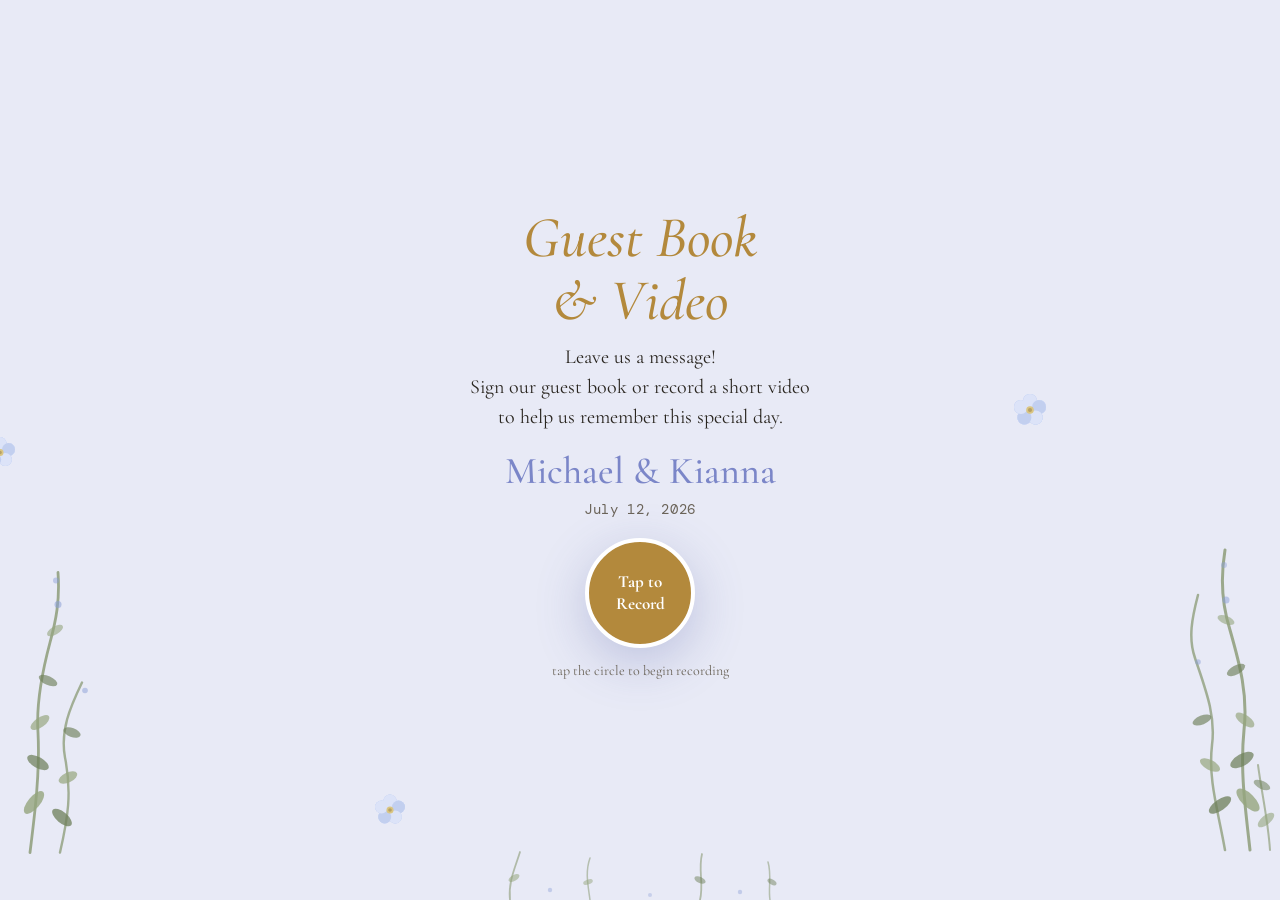
==== commit 4a9915fb: "Refactor styles for headline, tagline, and tap-target" ====
--- a/index.html
+++ b/index.html
@@ -51,21 +51,12 @@
   /* ====== IDLE ====== */
   .idle{background:transparent;text-align:center;padding:0 30px}
   .z2{position:relative;z-index:3;display:flex;flex-direction:column;align-items:center;text-align:center;width:100%}
-  .headline{font-family:var(--font-d);font-weight:500;font-style:italic;font-size:clamp(34px,5.5vw,58px);line-height:1.08;color:var(--gold);margin:0 0 16px}
-  .tagline{color:var(--ink);font-size:clamp(16px,2.2vw,20px);line-height:1.55;margin:0 auto 28px;max-width:440px}
-  .names{font-family:var(--font-d);font-weight:500;font-size:clamp(24px,3.8vw,38px);color:var(--peri-dark);margin:0}
-  .date-line{font-family:var(--font-m);color:var(--ink-soft);font-size:14px;letter-spacing:.04em;margin:8px 0 36px}
-  .tap-target{
-    width:130px;height:130px;border-radius:50%;
-    background:var(--gold);border:4px solid var(--card);
-    color:var(--card);font-family:var(--font-d);font-weight:700;font-size:19px;
-    display:flex;align-items:center;justify-content:center;text-align:center;line-height:1.3;
-    cursor:pointer;box-shadow:var(--shadow-lg);
-    animation:glow 3s ease-in-out infinite;
-    margin:0 auto;
-  }
-  @keyframes glow{0%,100%{box-shadow:0 0 0 0 rgba(179,137,60,.25),var(--shadow-lg)}50%{box-shadow:0 0 0 18px rgba(179,137,60,0),var(--shadow-lg)}}
-  .hint{margin-top:22px;color:var(--ink-soft);font-size:15px;position:relative;z-index:3}
+  .headline{font-family:var(--font-d);font-weight:500;font-style:italic;font-size:clamp(28px,5.5vw,58px);line-height:1.08;color:var(--gold);margin:0 0 10px}
+  .tagline{color:var(--ink);font-size:clamp(15px,2.2vw,20px);line-height:1.5;margin:0 auto 16px;max-width:440px;text-align:center}
+  .names{font-family:var(--font-d);font-weight:500;font-size:clamp(22px,3.8vw,38px);color:var(--peri-dark);margin:0}
+  .date-line{font-family:var(--font-m);color:var(--ink-soft);font-size:14px;letter-spacing:.04em;margin:6px 0 20px}
+  .tap-target{width:110px;height:110px;border-radius:50%;background:var(--gold);border:4px solid var(--card);color:var(--card);font-family:var(--font-d);font-weight:700;font-size:17px;display:flex;align-items:center;justify-content:center;text-align:center;line-height:1.3;cursor:pointer;box-shadow:var(--shadow-lg);animation:glow 3s ease-in-out infinite;margin:0 auto}
+  .hint{margin-top:14px;color:var(--ink-soft);font-size:14px;position:relative;z-index:3}
 
   /* ====== RECORD ====== */
   .record{padding:0;background:var(--ink)}
@@ -145,6 +136,16 @@
   z-index: 0;
   opacity: .9;
 }
+
+@media (max-width: 820px) and (orientation: portrait) {
+  .headline { font-size: clamp(26px, 6vw, 42px); margin: 0 0 8px; }
+  .tagline  { font-size: 16px; margin: 0 auto 12px; }
+  .names    { font-size: clamp(20px, 5vw, 32px); }
+  .date-line{ margin: 4px 0 16px; }
+  .tap-target{ width: 100px; height: 100px; font-size: 16px; }
+  .hint     { margin-top: 10px; font-size: 13px; }
+  .z2       { padding-bottom: 20px; }
+}
   
 </style>
 </head>
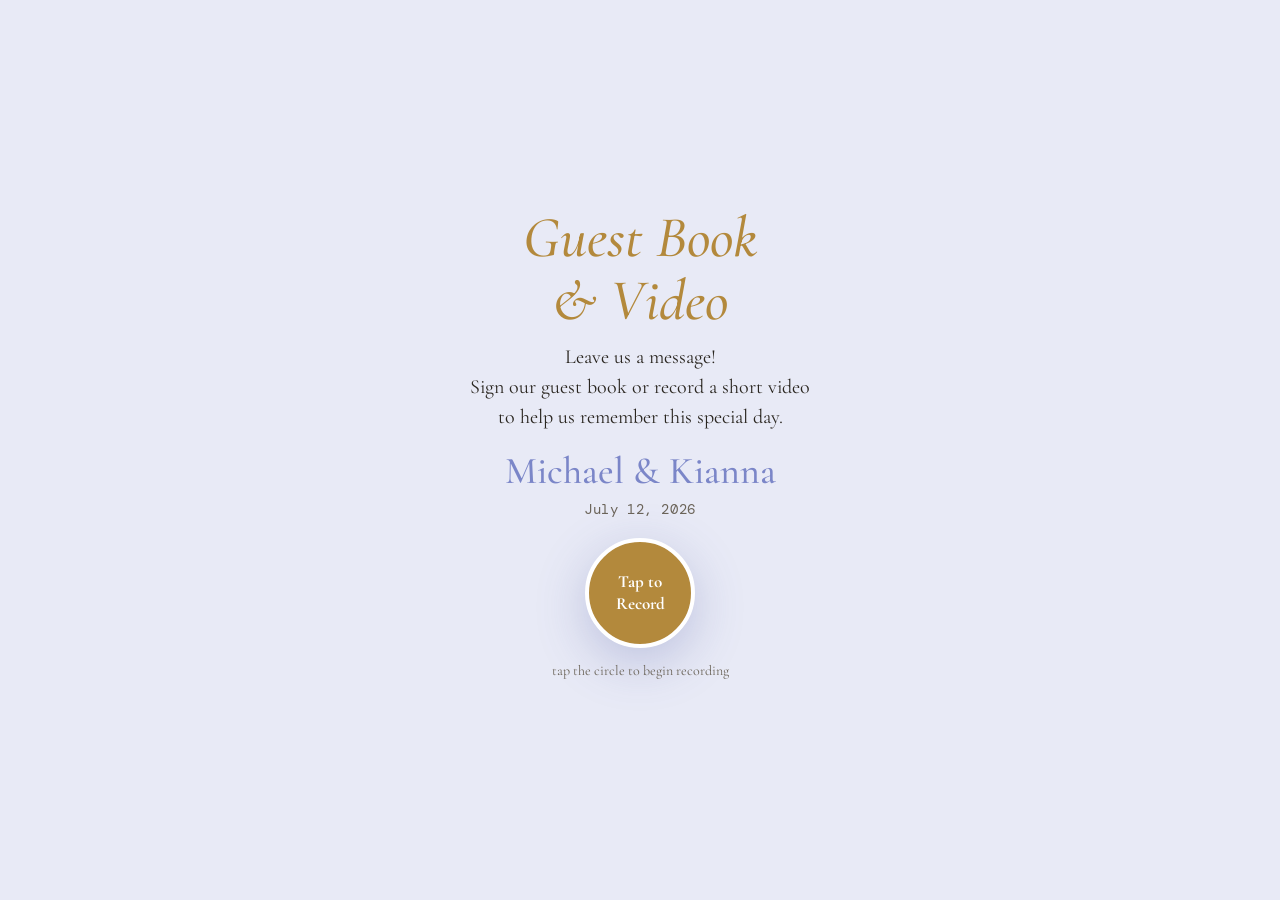
==== commit 469b1fec: "Remove flower animations and SVG elements Removed flower animations and floral SVG elements from the" ====
--- a/index.html
+++ b/index.html
@@ -27,22 +27,6 @@
   #app{position:fixed;inset:0}
   .screen{position:absolute;inset:0;display:flex;flex-direction:column;align-items:center;justify-content:center;transition:opacity .4s ease}
   .screen.hidden{opacity:0;pointer-events:none}
-
-  /* ====== FLOWER ANIMATIONS ====== */
-  .bloom{transform-origin:center;animation:pop .7s cubic-bezier(.34,1.56,.64,1) both}
-  @keyframes pop{from{transform:scale(0) rotate(-15deg);opacity:0}to{transform:scale(1) rotate(0);opacity:1}}
-  .bl1{animation-delay:.1s}.bl2{animation-delay:.22s}.bl3{animation-delay:.34s}.bl4{animation-delay:.46s}
-  .bl5{animation-delay:.58s}.bl6{animation-delay:.7s}.bl7{animation-delay:.82s}.bl8{animation-delay:.94s}
-  .bl9{animation-delay:1.06s}.bl10{animation-delay:1.18s}.bl11{animation-delay:1.3s}.bl12{animation-delay:1.42s}
-
-  .sway-l{animation:sway-l 8s ease-in-out infinite}
-  @keyframes sway-l{0%,100%{transform:rotate(0)}50%{transform:rotate(1.8deg)}}
-  .sway-r{animation:sway-r 9s ease-in-out infinite}
-  @keyframes sway-r{0%,100%{transform:rotate(0)}50%{transform:rotate(-1.8deg)}}
-
-  /* floral containers */
-  .fc{position:absolute;z-index:1;pointer-events:none;overflow:visible}
-  .fc svg{width:100%;height:100%;overflow:visible}
 
   /* ====== DRIFTING PETALS ====== */
   .drift{position:absolute;pointer-events:none;z-index:2;opacity:0;animation:fl linear infinite}
@@ -137,14 +121,22 @@
   opacity: .9;
 }
 
-@media (max-width: 820px) and (orientation: portrait) {
-  .headline { font-size: clamp(26px, 6vw, 42px); margin: 0 0 8px; }
-  .tagline  { font-size: 16px; margin: 0 auto 12px; }
-  .names    { font-size: clamp(20px, 5vw, 32px); }
-  .date-line{ margin: 4px 0 16px; }
-  .tap-target{ width: 100px; height: 100px; font-size: 16px; }
-  .hint     { margin-top: 10px; font-size: 13px; }
-  .z2       { padding-bottom: 20px; }
+@media (max-width: 1080px) and (max-height: 810px) {
+  #bg-video {
+    object-fit: cover;
+    object-position: center bottom;
+    height: 100%;
+    width: 100%;
+  }
+  .z2 {
+    margin-top: -60px;
+  }
+  .headline  { font-size: 38px; margin: 0 0 6px; }
+  .tagline   { font-size: 15px; margin: 0 auto 10px; }
+  .names     { font-size: 26px; }
+  .date-line { font-size: 12px; margin: 4px 0 14px; }
+  .tap-target{ width: 100px; height: 100px; font-size: 15px; }
+  .hint      { margin-top: 8px; font-size: 12px; }
 }
   
 </style>
@@ -154,165 +146,7 @@
 
   <!-- ====== IDLE ====== -->
 <div class="screen idle" id="screen-idle">
-  <video autoplay muted loop playsinline id="bg-video" src="flowers moving.mp4"></video>
-
-    <!-- ===== LEFT FLORAL — anchored bottom-left ===== -->
-    <div class="fc" style="bottom:0;left:0;width:220px;height:55%">
-      <svg class="sway-l" viewBox="0 0 220 400" xmlns="http://www.w3.org/2000/svg">
-        <!-- stems -->
-        <path d="M30,400 C35,360 40,320 38,280 C36,250 42,220 50,190 C56,168 60,148 58,120" fill="none" stroke="var(--stm)" stroke-width="2.8" stroke-linecap="round" opacity=".82"/>
-        <path d="M60,400 C68,365 72,340 65,305 C60,278 70,255 82,230" fill="none" stroke="var(--stm)" stroke-width="2.4" stroke-linecap="round" opacity=".75"/>
-        <!-- leaves on stems -->
-        <ellipse cx="34" cy="350" rx="14" ry="6" transform="rotate(-50 34 350)" fill="var(--lf)" opacity=".8"/>
-        <ellipse cx="38" cy="310" rx="12" ry="5.5" transform="rotate(30 38 310)" fill="var(--lf-d)" opacity=".72"/>
-        <ellipse cx="40" cy="270" rx="11" ry="5" transform="rotate(-35 40 270)" fill="var(--lf)" opacity=".68"/>
-        <ellipse cx="48" cy="228" rx="10" ry="4.5" transform="rotate(25 48 228)" fill="var(--lf-d)" opacity=".65"/>
-        <ellipse cx="55" cy="178" rx="9" ry="4" transform="rotate(-30 55 178)" fill="var(--lf)" opacity=".6"/>
-        <ellipse cx="62" cy="365" rx="12" ry="5.5" transform="rotate(40 62 365)" fill="var(--lf-d)" opacity=".75"/>
-        <ellipse cx="68" cy="325" rx="10" ry="5" transform="rotate(-25 68 325)" fill="var(--lf)" opacity=".7"/>
-        <ellipse cx="72" cy="280" rx="9" ry="4.5" transform="rotate(20 72 280)" fill="var(--lf-d)" opacity=".65"/>
-        <!-- flowers — bottom up -->
-        <g class="bloom bl1" transform="translate(26,385) scale(.85)">
-          <circle cx="0" cy="-9" r="6.5" fill="var(--pf)"/><circle cx="8.5" cy="-3" r="6.5" fill="var(--pl)"/><circle cx="5.3" cy="7" r="6.5" fill="var(--pf)"/><circle cx="-5.3" cy="7" r="6.5" fill="var(--pl)"/><circle cx="-8.5" cy="-3" r="6.5" fill="var(--pf)"/>
-          <circle r="3.5" fill="var(--ctr)"/><circle r="1.8" fill="var(--ctr-d)"/>
-        </g>
-        <g class="bloom bl2" transform="translate(55,378) scale(.7)">
-          <circle cx="0" cy="-9" r="6.5" fill="var(--pl)"/><circle cx="8.5" cy="-3" r="6.5" fill="var(--pf)"/><circle cx="5.3" cy="7" r="6.5" fill="var(--pl)"/><circle cx="-5.3" cy="7" r="6.5" fill="var(--pf)"/><circle cx="-8.5" cy="-3" r="6.5" fill="var(--pl)"/>
-          <circle r="3.5" fill="var(--ctr)"/><circle r="1.8" fill="var(--ctr-d)"/>
-        </g>
-        <g class="bloom bl3" transform="translate(42,340) scale(.95)">
-          <circle cx="0" cy="-9" r="6.5" fill="var(--pf)"/><circle cx="8.5" cy="-3" r="6.5" fill="var(--pl)"/><circle cx="5.3" cy="7" r="6.5" fill="var(--pf)"/><circle cx="-5.3" cy="7" r="6.5" fill="var(--pl)"/><circle cx="-8.5" cy="-3" r="6.5" fill="var(--pf)"/>
-          <circle r="3.5" fill="var(--ctr)"/><circle r="1.8" fill="var(--ctr-d)"/>
-        </g>
-        <g class="bloom bl4" transform="translate(72,310) scale(.6)">
-          <circle cx="0" cy="-9" r="6.5" fill="var(--pl)"/><circle cx="8.5" cy="-3" r="6.5" fill="var(--pf)"/><circle cx="5.3" cy="7" r="6.5" fill="var(--pl)"/><circle cx="-5.3" cy="7" r="6.5" fill="var(--pf)"/><circle cx="-8.5" cy="-3" r="6.5" fill="var(--pl)"/>
-          <circle r="3.5" fill="var(--ctr)"/><circle r="1.8" fill="var(--ctr-d)"/>
-        </g>
-        <g class="bloom bl5" transform="translate(38,288) scale(.75)">
-          <circle cx="0" cy="-9" r="6.5" fill="var(--pf)"/><circle cx="8.5" cy="-3" r="6.5" fill="var(--pl)"/><circle cx="5.3" cy="7" r="6.5" fill="var(--pf)"/><circle cx="-5.3" cy="7" r="6.5" fill="var(--pl)"/><circle cx="-8.5" cy="-3" r="6.5" fill="var(--pf)"/>
-          <circle r="3.5" fill="var(--ctr)"/><circle r="1.8" fill="var(--ctr-d)"/>
-        </g>
-        <g class="bloom bl6" transform="translate(78,265) scale(.55)">
-          <circle cx="0" cy="-9" r="6.5" fill="var(--pl)"/><circle cx="8.5" cy="-3" r="6.5" fill="var(--pf)"/><circle cx="5.3" cy="7" r="6.5" fill="var(--pl)"/><circle cx="-5.3" cy="7" r="6.5" fill="var(--pf)"/><circle cx="-8.5" cy="-3" r="6.5" fill="var(--pl)"/>
-          <circle r="3.5" fill="var(--ctr)"/><circle r="1.8" fill="var(--ctr-d)"/>
-        </g>
-        <g class="bloom bl7" transform="translate(52,240) scale(.65)">
-          <circle cx="0" cy="-9" r="6.5" fill="var(--pf)"/><circle cx="8.5" cy="-3" r="6.5" fill="var(--pl)"/><circle cx="5.3" cy="7" r="6.5" fill="var(--pf)"/><circle cx="-5.3" cy="7" r="6.5" fill="var(--pl)"/><circle cx="-8.5" cy="-3" r="6.5" fill="var(--pf)"/>
-          <circle r="3.5" fill="var(--ctr)"/><circle r="1.8" fill="var(--ctr-d)"/>
-        </g>
-        <g class="bloom bl8" transform="translate(56,195) scale(.5)">
-          <circle cx="0" cy="-9" r="6.5" fill="var(--pl)"/><circle cx="8.5" cy="-3" r="6.5" fill="var(--pf)"/><circle cx="5.3" cy="7" r="6.5" fill="var(--pl)"/><circle cx="-5.3" cy="7" r="6.5" fill="var(--pf)"/><circle cx="-8.5" cy="-3" r="6.5" fill="var(--pl)"/>
-          <circle r="3.5" fill="var(--ctr)"/><circle r="1.8" fill="var(--ctr-d)"/>
-        </g>
-        <!-- buds -->
-        <circle cx="58" cy="152" r="3.5" fill="var(--pd)" opacity=".55"/>
-        <circle cx="56" cy="128" r="3" fill="var(--pd)" opacity=".45"/>
-        <circle cx="85" cy="238" r="2.8" fill="var(--pd)" opacity=".5"/>
-      </svg>
-    </div>
-
-    <!-- ===== RIGHT FLORAL — anchored bottom-right ===== -->
-    <div class="fc" style="bottom:0;right:0;width:250px;height:60%">
-      <svg class="sway-r" viewBox="0 0 250 440" xmlns="http://www.w3.org/2000/svg">
-        <!-- stems -->
-        <path d="M220,440 C215,395 210,360 214,320 C218,285 210,255 200,220 C192,195 190,170 195,140" fill="none" stroke="var(--stm)" stroke-width="3" stroke-linecap="round" opacity=".82"/>
-        <path d="M195,440 C188,400 178,370 182,335 C186,305 175,278 165,248 C158,228 162,208 168,185" fill="none" stroke="var(--stm)" stroke-width="2.5" stroke-linecap="round" opacity=".75"/>
-        <path d="M240,440 C238,410 232,385 228,355" fill="none" stroke="var(--stm)" stroke-width="2" stroke-linecap="round" opacity=".65"/>
-        <!-- leaves -->
-        <ellipse cx="218" cy="390" rx="15" ry="6.5" transform="rotate(45 218 390)" fill="var(--lf)" opacity=".8"/>
-        <ellipse cx="212" cy="350" rx="13" ry="6" transform="rotate(-30 212 350)" fill="var(--lf-d)" opacity=".72"/>
-        <ellipse cx="215" cy="310" rx="11" ry="5" transform="rotate(35 215 310)" fill="var(--lf)" opacity=".68"/>
-        <ellipse cx="206" cy="260" rx="10" ry="4.5" transform="rotate(-28 206 260)" fill="var(--lf-d)" opacity=".65"/>
-        <ellipse cx="196" cy="210" rx="9" ry="4" transform="rotate(22 196 210)" fill="var(--lf)" opacity=".6"/>
-        <ellipse cx="190" cy="395" rx="13" ry="5.5" transform="rotate(-35 190 395)" fill="var(--lf-d)" opacity=".75"/>
-        <ellipse cx="180" cy="355" rx="11" ry="5" transform="rotate(28 180 355)" fill="var(--lf)" opacity=".7"/>
-        <ellipse cx="172" cy="310" rx="10" ry="4.5" transform="rotate(-22 172 310)" fill="var(--lf-d)" opacity=".65"/>
-        <ellipse cx="236" cy="410" rx="10" ry="4.5" transform="rotate(-40 236 410)" fill="var(--lf)" opacity=".6"/>
-        <ellipse cx="232" cy="375" rx="9" ry="4" transform="rotate(25 232 375)" fill="var(--lf-d)" opacity=".55"/>
-        <!-- flowers -->
-        <g class="bloom bl1" transform="translate(224,420) scale(.8)">
-          <circle cx="0" cy="-9" r="7" fill="var(--pf)"/><circle cx="9" cy="-3" r="7" fill="var(--pl)"/><circle cx="5.6" cy="7.5" r="7" fill="var(--pf)"/><circle cx="-5.6" cy="7.5" r="7" fill="var(--pl)"/><circle cx="-9" cy="-3" r="7" fill="var(--pf)"/>
-          <circle r="3.8" fill="var(--ctr)"/><circle r="2" fill="var(--ctr-d)"/>
-        </g>
-        <g class="bloom bl2" transform="translate(200,415) scale(1)">
-          <circle cx="0" cy="-9" r="7" fill="var(--pl)"/><circle cx="9" cy="-3" r="7" fill="var(--pf)"/><circle cx="5.6" cy="7.5" r="7" fill="var(--pl)"/><circle cx="-5.6" cy="7.5" r="7" fill="var(--pf)"/><circle cx="-9" cy="-3" r="7" fill="var(--pl)"/>
-          <circle r="3.8" fill="var(--ctr)"/><circle r="2" fill="var(--ctr-d)"/>
-        </g>
-        <g class="bloom bl3" transform="translate(238,390) scale(.65)">
-          <circle cx="0" cy="-9" r="7" fill="var(--pf)"/><circle cx="9" cy="-3" r="7" fill="var(--pl)"/><circle cx="5.6" cy="7.5" r="7" fill="var(--pf)"/><circle cx="-5.6" cy="7.5" r="7" fill="var(--pl)"/><circle cx="-9" cy="-3" r="7" fill="var(--pf)"/>
-          <circle r="3.8" fill="var(--ctr)"/><circle r="2" fill="var(--ctr-d)"/>
-        </g>
-        <g class="bloom bl4" transform="translate(175,385) scale(.75)">
-          <circle cx="0" cy="-9" r="7" fill="var(--pl)"/><circle cx="9" cy="-3" r="7" fill="var(--pf)"/><circle cx="5.6" cy="7.5" r="7" fill="var(--pl)"/><circle cx="-5.6" cy="7.5" r="7" fill="var(--pf)"/><circle cx="-9" cy="-3" r="7" fill="var(--pl)"/>
-          <circle r="3.8" fill="var(--ctr)"/><circle r="2" fill="var(--ctr-d)"/>
-        </g>
-        <g class="bloom bl5" transform="translate(215,360) scale(.9)">
-          <circle cx="0" cy="-9" r="7" fill="var(--pf)"/><circle cx="9" cy="-3" r="7" fill="var(--pl)"/><circle cx="5.6" cy="7.5" r="7" fill="var(--pf)"/><circle cx="-5.6" cy="7.5" r="7" fill="var(--pl)"/><circle cx="-9" cy="-3" r="7" fill="var(--pf)"/>
-          <circle r="3.8" fill="var(--ctr)"/><circle r="2" fill="var(--ctr-d)"/>
-        </g>
-        <g class="bloom bl6" transform="translate(185,345) scale(.6)">
-          <circle cx="0" cy="-9" r="7" fill="var(--pl)"/><circle cx="9" cy="-3" r="7" fill="var(--pf)"/><circle cx="5.6" cy="7.5" r="7" fill="var(--pl)"/><circle cx="-5.6" cy="7.5" r="7" fill="var(--pf)"/><circle cx="-9" cy="-3" r="7" fill="var(--pl)"/>
-          <circle r="3.8" fill="var(--ctr)"/><circle r="2" fill="var(--ctr-d)"/>
-        </g>
-        <g class="bloom bl7" transform="translate(208,315) scale(.7)">
-          <circle cx="0" cy="-9" r="7" fill="var(--pf)"/><circle cx="9" cy="-3" r="7" fill="var(--pl)"/><circle cx="5.6" cy="7.5" r="7" fill="var(--pf)"/><circle cx="-5.6" cy="7.5" r="7" fill="var(--pl)"/><circle cx="-9" cy="-3" r="7" fill="var(--pf)"/>
-          <circle r="3.8" fill="var(--ctr)"/><circle r="2" fill="var(--ctr-d)"/>
-        </g>
-        <g class="bloom bl8" transform="translate(170,290) scale(.55)">
-          <circle cx="0" cy="-9" r="7" fill="var(--pl)"/><circle cx="9" cy="-3" r="7" fill="var(--pf)"/><circle cx="5.6" cy="7.5" r="7" fill="var(--pl)"/><circle cx="-5.6" cy="7.5" r="7" fill="var(--pf)"/><circle cx="-9" cy="-3" r="7" fill="var(--pl)"/>
-          <circle r="3.8" fill="var(--ctr)"/><circle r="2" fill="var(--ctr-d)"/>
-        </g>
-        <g class="bloom bl9" transform="translate(198,265) scale(.5)">
-          <circle cx="0" cy="-9" r="7" fill="var(--pf)"/><circle cx="9" cy="-3" r="7" fill="var(--pl)"/><circle cx="5.6" cy="7.5" r="7" fill="var(--pf)"/><circle cx="-5.6" cy="7.5" r="7" fill="var(--pl)"/><circle cx="-9" cy="-3" r="7" fill="var(--pf)"/>
-          <circle r="3.8" fill="var(--ctr)"/><circle r="2" fill="var(--ctr-d)"/>
-        </g>
-        <g class="bloom bl10" transform="translate(195,225) scale(.45)">
-          <circle cx="0" cy="-9" r="7" fill="var(--pl)"/><circle cx="9" cy="-3" r="7" fill="var(--pf)"/><circle cx="5.6" cy="7.5" r="7" fill="var(--pl)"/><circle cx="-5.6" cy="7.5" r="7" fill="var(--pf)"/><circle cx="-9" cy="-3" r="7" fill="var(--pl)"/>
-          <circle r="3.8" fill="var(--ctr)"/><circle r="2" fill="var(--ctr-d)"/>
-        </g>
-        <!-- buds -->
-        <circle cx="196" cy="190" r="3.5" fill="var(--pd)" opacity=".5"/>
-        <circle cx="194" cy="155" r="3" fill="var(--pd)" opacity=".42"/>
-        <circle cx="168" cy="252" r="2.8" fill="var(--pd)" opacity=".48"/>
-      </svg>
-    </div>
-
-    <!-- ===== BOTTOM CENTER FLOWERS ===== -->
-    <div class="fc" style="bottom:0;left:50%;transform:translateX(-50%);width:500px;height:90px">
-      <svg viewBox="0 0 500 90" xmlns="http://www.w3.org/2000/svg">
-        <!-- scattered small stems -->
-        <path d="M120,90 C118,72 125,58 130,42" fill="none" stroke="var(--stm)" stroke-width="1.8" stroke-linecap="round" opacity=".6"/>
-        <path d="M200,90 C198,75 195,62 200,48" fill="none" stroke="var(--stm)" stroke-width="1.5" stroke-linecap="round" opacity=".55"/>
-        <path d="M310,90 C314,74 308,60 312,44" fill="none" stroke="var(--stm)" stroke-width="1.8" stroke-linecap="round" opacity=".6"/>
-        <path d="M380,90 C378,78 382,65 378,52" fill="none" stroke="var(--stm)" stroke-width="1.5" stroke-linecap="round" opacity=".55"/>
-        <!-- tiny leaves -->
-        <ellipse cx="124" cy="68" rx="6" ry="3" transform="rotate(-30 124 68)" fill="var(--lf)" opacity=".55"/>
-        <ellipse cx="310" cy="70" rx="6" ry="3" transform="rotate(25 310 70)" fill="var(--lf-d)" opacity=".5"/>
-        <ellipse cx="198" cy="72" rx="5" ry="2.5" transform="rotate(-20 198 72)" fill="var(--lf)" opacity=".5"/>
-        <ellipse cx="382" cy="72" rx="5" ry="2.5" transform="rotate(30 382 72)" fill="var(--lf-d)" opacity=".48"/>
-        <!-- small flowers -->
-        <g class="bloom bl9" transform="translate(130,38) scale(.5)">
-          <circle cx="0" cy="-9" r="6.5" fill="var(--pf)"/><circle cx="8.5" cy="-3" r="6.5" fill="var(--pl)"/><circle cx="5.3" cy="7" r="6.5" fill="var(--pf)"/><circle cx="-5.3" cy="7" r="6.5" fill="var(--pl)"/><circle cx="-8.5" cy="-3" r="6.5" fill="var(--pf)"/>
-          <circle r="3.5" fill="var(--ctr)"/><circle r="1.8" fill="var(--ctr-d)"/>
-        </g>
-        <g class="bloom bl10" transform="translate(200,44) scale(.4)">
-          <circle cx="0" cy="-9" r="6.5" fill="var(--pl)"/><circle cx="8.5" cy="-3" r="6.5" fill="var(--pf)"/><circle cx="5.3" cy="7" r="6.5" fill="var(--pl)"/><circle cx="-5.3" cy="7" r="6.5" fill="var(--pf)"/><circle cx="-8.5" cy="-3" r="6.5" fill="var(--pl)"/>
-          <circle r="3.5" fill="var(--ctr)"/><circle r="1.8" fill="var(--ctr-d)"/>
-        </g>
-        <g class="bloom bl11" transform="translate(312,40) scale(.5)">
-          <circle cx="0" cy="-9" r="6.5" fill="var(--pf)"/><circle cx="8.5" cy="-3" r="6.5" fill="var(--pl)"/><circle cx="5.3" cy="7" r="6.5" fill="var(--pf)"/><circle cx="-5.3" cy="7" r="6.5" fill="var(--pl)"/><circle cx="-8.5" cy="-3" r="6.5" fill="var(--pf)"/>
-          <circle r="3.5" fill="var(--ctr)"/><circle r="1.8" fill="var(--ctr-d)"/>
-        </g>
-        <g class="bloom bl12" transform="translate(378,48) scale(.4)">
-          <circle cx="0" cy="-9" r="6.5" fill="var(--pl)"/><circle cx="8.5" cy="-3" r="6.5" fill="var(--pf)"/><circle cx="5.3" cy="7" r="6.5" fill="var(--pl)"/><circle cx="-5.3" cy="7" r="6.5" fill="var(--pf)"/><circle cx="-8.5" cy="-3" r="6.5" fill="var(--pl)"/>
-          <circle r="3.5" fill="var(--ctr)"/><circle r="1.8" fill="var(--ctr-d)"/>
-        </g>
-        <!-- buds -->
-        <circle cx="160" cy="80" r="2.2" fill="var(--pd)" opacity=".4"/>
-        <circle cx="260" cy="85" r="2" fill="var(--pd)" opacity=".35"/>
-        <circle cx="350" cy="82" r="2.2" fill="var(--pd)" opacity=".4"/>
-      </svg>
-    </div>
+  <video autoplay muted loop playsinline id="bg-video" src="flowers_moving.mp4"></video>
 
     <!-- drifting petals -->
     <div class="drift" style="left:12%;bottom:15%;width:14px;height:18px;animation-duration:17s;animation-delay:0s"><svg viewBox="0 0 14 18"><ellipse cx="7" cy="9" rx="6" ry="8.5" fill="var(--pf)" opacity=".5"/></svg></div>
@@ -390,8 +224,19 @@
 let stream=null,mediaRecorder=null,chunks=[],currentBlob=null,mimeType='video/webm',lastPromptIndex=-1,recording=false,timerInterval=null,autoStopTimeout=null,elapsed=0;
 const clips=[];
 const screens={idle:document.getElementById('screen-idle'),record:document.getElementById('screen-record'),review:document.getElementById('screen-review'),thanks:document.getElementById('screen-thanks'),error:document.getElementById('screen-error'),host:document.getElementById('screen-host')};
-function show(n){Object.values(screens).forEach(s=>s.classList.add('hidden'));screens[n].classList.remove('hidden')}
-
+function show(n){
+  Object.values(screens).forEach(s=>s.classList.add('hidden'));
+  screens[n].classList.remove('hidden');
+  
+  // Restart background video when returning to idle
+  if(n === 'idle') {
+    const bgVideo = document.getElementById('bg-video');
+    if(bgVideo) {
+      bgVideo.currentTime = 0;
+      bgVideo.play();
+    }
+  }
+}
 async function ensureStream(){
   if(stream)return true;
   try{stream=await navigator.mediaDevices.getUserMedia({video:{facingMode:'user',width:{ideal:1280},height:{ideal:720}},audio:true});document.getElementById('preview').srcObject=stream;
